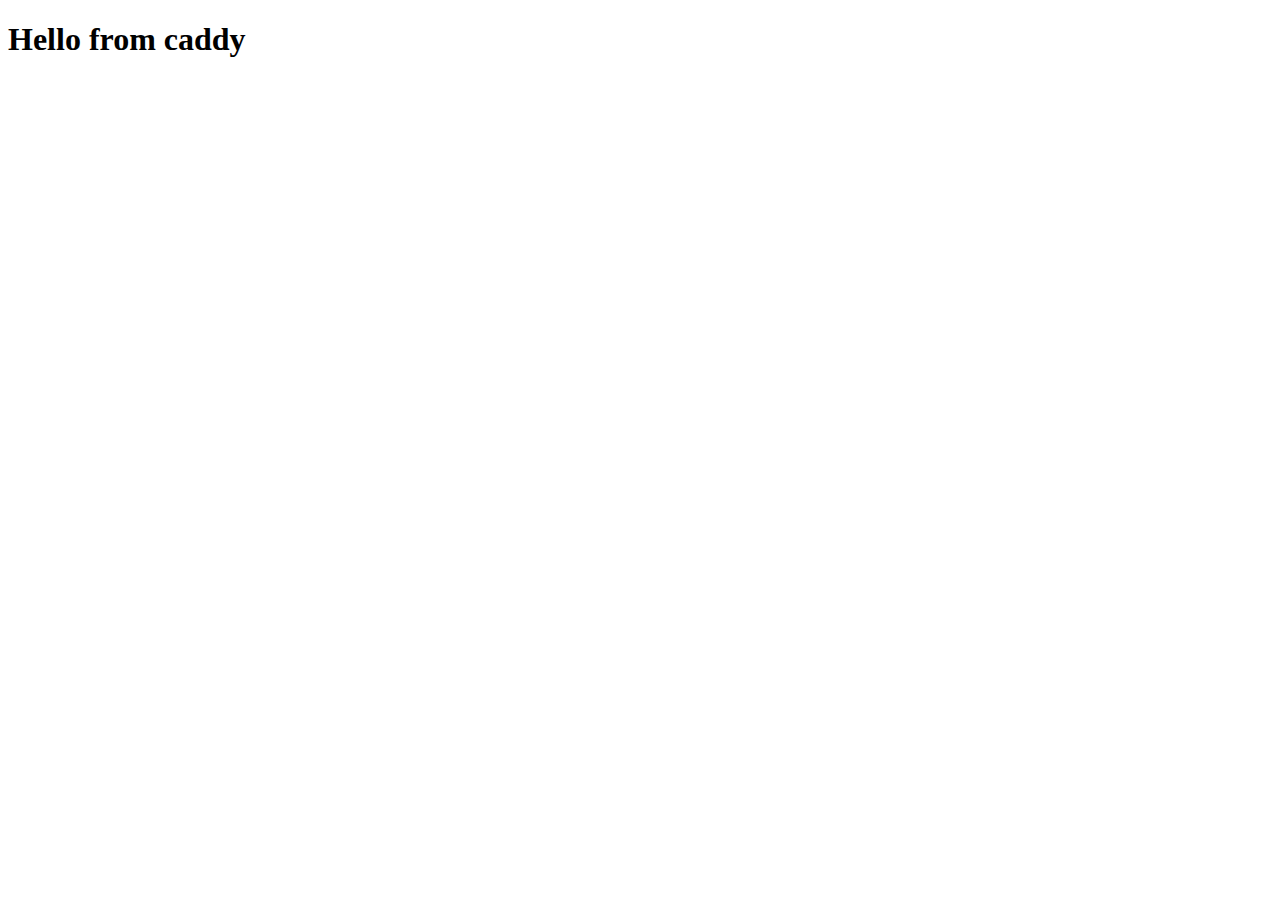
==== index.html @ 37501785 "first commit" ====
<!DOCTYPE html>
<html lang="en">

<head>
    <meta charset="UTF-8">
    <meta name="viewport"
        content="width=device-width, initial-scale=1.0">
    <title>Document</title>
</head>

<body>
    <h1>
        Hello from caddy
    </h1>
</body>

</html>
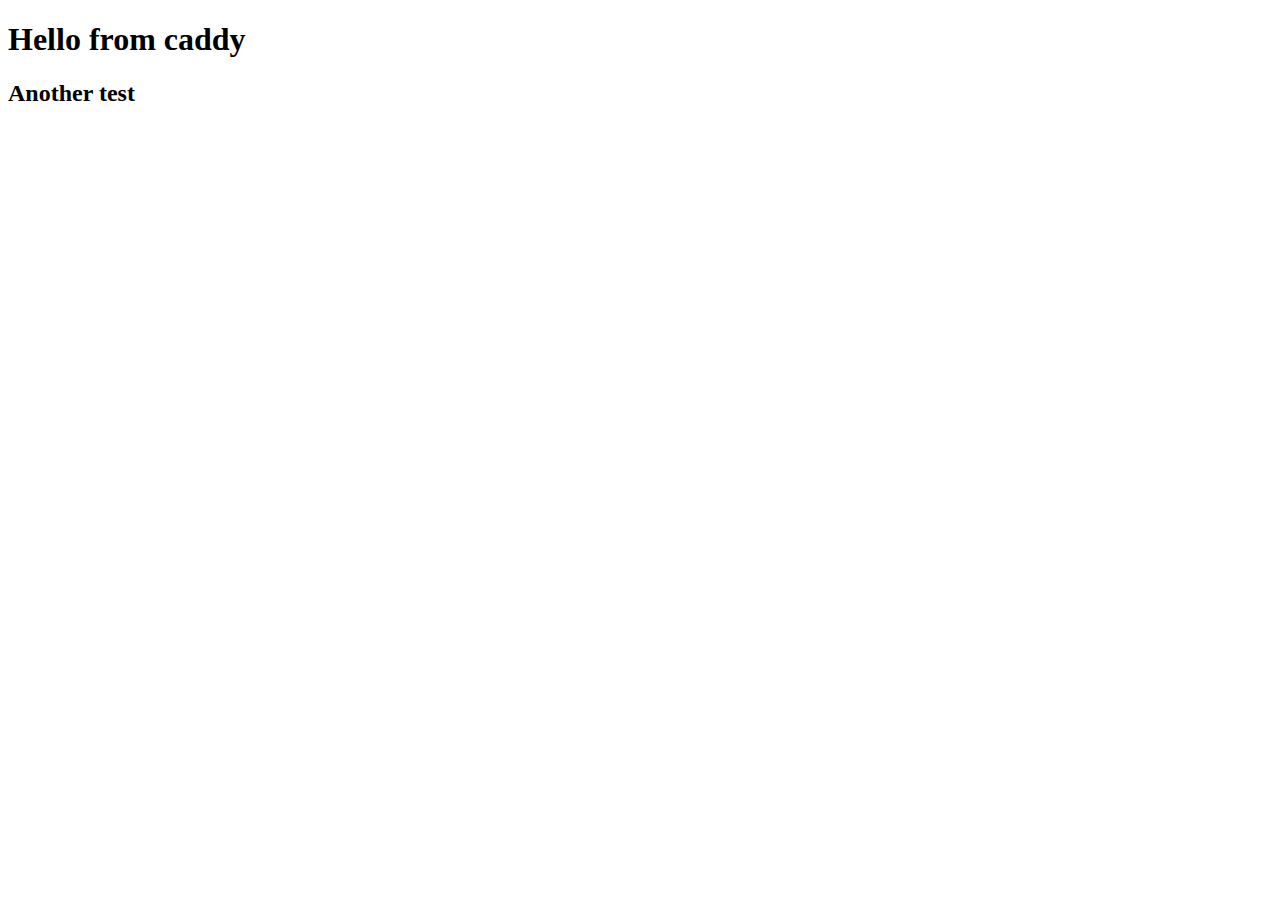
==== commit 3b1659a5: "update please" ====
--- a/index.html
+++ b/index.html
@@ -12,6 +12,7 @@
     <h1>
         Hello from caddy
     </h1>
+    <h2>Another test</h2>
 </body>
 
 </html>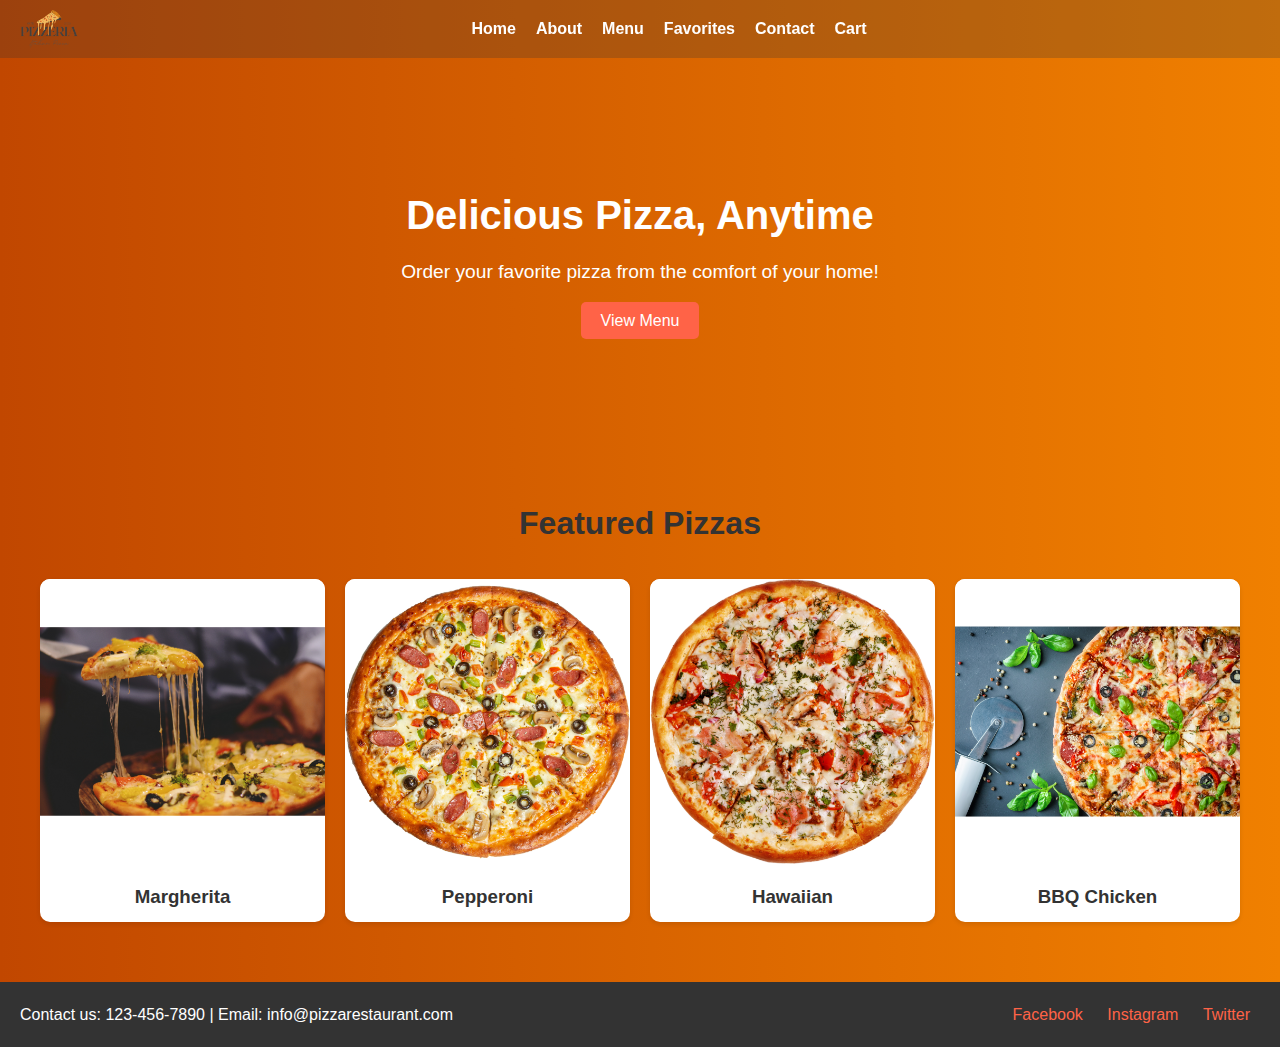
==== commit 505ab41c: "big update for images logo header modal" ====
--- a/index.html
+++ b/index.html
@@ -5,14 +5,142 @@
     <meta charset="UTF-8">
     <meta name="viewport"
         content="width=device-width, initial-scale=1.0">
-    <title>Document</title>
+    <title>Pizza Restaurant | Home</title>
+    <script src="https://kit.fontawesome.com/27af14f8be.js"
+        crossorigin="anonymous"></script>
+    <link rel="stylesheet" href="./styles/style.css">
+    <link rel="stylesheet" href="./styles/responsive.css">
 </head>
 
 <body>
-    <h1>
-        Hello from caddy
-    </h1>
-    <h2>Another test</h2>
+    <div class="main-container">
+        <!-- Header -->
+        <header>
+            <nav class="navbar">
+                <div class="logo-container">
+                    <div class="img-parent">
+                        <img src="./images/logos/logo1.png"
+                            alt="Logo" class="logo-img" />
+                    </div>
+                </div>
+                <ul class="nav-links">
+                    <li><a href="index.html">Home</a></li>
+                    <li><a href="about.html">About</a></li>
+                    <li><a href="pizzas.html">Menu</a></li>
+                    <li><a
+                            href="favorites.html">Favorites</a>
+                    </li>
+                    <li><a href="contact.html">Contact</a>
+                    </li>
+                    <li><a href="cart.html">Cart</a></li>
+                </ul>
+                <div class="hamburger-menu">
+                    <ul class="hamburger-nav-links">
+                        <li><a href="index.html"><i
+                                    class="fa-solid fa-house-chimney fa-lg"></i></a>
+                        </li>
+                        <li><a href="about.html"><i
+                                    class="fa-solid fa-circle-info fa-lg"></i></a>
+                        </li>
+                        <li><a href="pizzas.html"><i
+                                    class="fa-solid fa-pizza-slice fa-lg"></i></a>
+                        </li>
+                        <li><a href="favorites.html"><i
+                                    class="fa-regular fa-heart fa-lg"></i></a>
+                        </li>
+                        <li><a href="contact.html"><i
+                                    class="fa-solid fa-file-contract fa-lg"></i></a>
+                        </li>
+                        <li><a href="cart.html"><i
+                                    class="fa-solid fa-baby-carriage fa-lg"></i></a>
+                        </li>
+                    </ul>
+                </div>
+            </nav>
+        </header>
+        <main class="main-content">
+
+            <!-- Hero Section -->
+            <section class="hero">
+                <div class="hero-content">
+                    <h1>Delicious Pizza, Anytime</h1>
+                    <p>Order your favorite pizza from the
+                        comfort of
+                        your home!</p>
+                    <a href="pizzas.html"
+                        class="btn-primary">View
+                        Menu</a>
+                </div>
+            </section>
+
+            <!-- Pizza Gallery -->
+            <section class="pizza-gallery">
+                <h2>Featured Pizzas</h2>
+                <div class="pizza-grid">
+                    <div class="pizza-item"
+                        onclick="openModal('Margherita', 'pizza1.png', 'Classic cheese and tomato pizza with fresh basil.')">
+                        <img src="../images/pizzas/pizza1.png"
+                            alt="Margherita">
+                        <h3>Margherita</h3>
+                    </div>
+                    <div class="pizza-item"
+                        onclick="openModal('Pepperoni', 'pizza2.png', 'Spicy pepperoni with mozzarella cheese.')">
+                        <img src="../images/pizzas/pizza2.png"
+                            alt="Pepperoni">
+                        <h3>Pepperoni</h3>
+                    </div>
+                    <div class="pizza-item"
+                        onclick="openModal('Hawaiian', 'pizza3.png', 'Ham and pineapple with mozzarella and tomato sauce.')">
+                        <img src="../images/pizzas/pizza3.png"
+                            alt="Hawaiian">
+                        <h3>Hawaiian</h3>
+                    </div>
+                    <div class="pizza-item"
+                        onclick="openModal('BBQ Chicken', 'pizza4.png', 'BBQ sauce, chicken, red onions, and cilantro.')">
+                        <img src="../images/pizzas/pizza4.png"
+                            alt="BBQ Chicken">
+                        <h3>BBQ Chicken</h3>
+                    </div>
+                    <!-- Add more pizza items -->
+                </div>
+            </section>
+
+            <!-- Modal -->
+            <div id="pizzaModal" class="modal">
+                <div class="modal-content">
+                    <span class="close"
+                        onclick="closeModal()">&times;</span>
+                    <h2 id="modalPizzaName">Pizza Name</h2>
+                    <img id="modalPizzaImage" src=""
+                        alt="Pizza Image">
+                    <p id="modalPizzaDescription">Pizza
+                        Description
+                    </p>
+                    <button class="btn-secondary"
+                        onclick="addToCart()">Add to
+                        Cart</button>
+                    <button class="btn-secondary"
+                        onclick="addToFavorites()">Add to
+                        Favorites</button>
+                </div>
+            </div>
+        </main>
+
+        <!-- Footer -->
+        <footer>
+            <div class="footer-content">
+                <p>Contact us: 123-456-7890 | Email:
+                    info@pizzarestaurant.com</p>
+                <div class="social-media">
+                    <a href="#">Facebook</a>
+                    <a href="#">Instagram</a>
+                    <a href="#">Twitter</a>
+                </div>
+            </div>
+        </footer>
+    </div>
+
+    <script src="../javascript/script.js"></script>
 </body>
 
 </html>--- a/styles/style.css
+++ b/styles/style.css
@@ -0,0 +1,300 @@
+/* Basic Reset */
+* {
+  margin: 0;
+  padding: 0;
+  box-sizing: border-box;
+}
+
+html,
+body {
+  font-family: "Arial", sans-serif;
+  line-height: 1.6;
+  background: rgb(193, 71, 0);
+  background: -moz-linear-gradient(
+    90deg,
+    rgba(193, 71, 0, 1) 0%,
+    rgba(240, 128, 0, 1) 100%
+  );
+  background: -webkit-linear-gradient(
+    90deg,
+    rgba(193, 71, 0, 1) 0%,
+    rgba(240, 128, 0, 1) 100%
+  );
+  background: linear-gradient(
+    90deg,
+    rgba(193, 71, 0, 1) 0%,
+    rgba(240, 128, 0, 1) 100%
+  );
+  filter: progid:DXImageTransform.Microsoft.gradient(startColorstr="#c14700",endColorstr="#f08000",GradientType=1);
+  color: #333;
+  height: 100%;
+}
+
+.main-container {
+  height: 100%;
+  display: flex;
+  flex-direction: column;
+  margin-top: 38px;
+  z-index: 0;
+}
+
+.main-content {
+  flex: 1;
+  padding: 20px;
+}
+
+/* Navbar Styles */
+.navbar {
+  /* Flex configuration */
+  display: flex;
+  justify-content: space-between;
+  align-items: center;
+
+  /* Colors */
+  background-color: #33333341;
+  color: #fff;
+
+  /* Sizes */
+  padding: 10px 20px;
+  width: 100%;
+  height: auto;
+
+  /* Location */
+  position: fixed;
+  left: 0;
+  top: 0;
+
+  /* Dominant */
+  z-index: 1;
+  overflow: hidden;
+
+  .logo-container {
+    flex: 0;
+
+    .img-parent {
+      width: 58px;
+      height: 38px;
+      overflow: hidden;
+      .logo-img {
+        width: 100%;
+        height: 100%;
+      }
+    }
+  }
+
+  .nav-links {
+    flex: 1;
+    list-style: none;
+    display: flex;
+    justify-content: center;
+    gap: 20px;
+
+    a {
+      text-decoration: none;
+      color: #fff;
+      font-weight: bold;
+      transition: color 0.3s;
+    }
+
+    a:hover {
+      color: #ff6347;
+    }
+  }
+
+  .hamburger-menu {
+    display: none;
+  }
+}
+
+/* Hero Section */
+.hero {
+  background-image: url("../images/hero/hero-bg.png");
+  background-size: cover;
+  background-position: center;
+  height: 400px;
+  position: relative;
+  color: #ffffff;
+  display: flex;
+  justify-content: center;
+  align-items: center;
+  text-align: center;
+  margin: 0 -20px;
+}
+
+.hero-content h1 {
+  font-size: 2.5em;
+  margin-bottom: 10px;
+}
+
+.hero-content p {
+  font-size: 1.2em;
+  margin-bottom: 20px;
+}
+
+.btn-primary {
+  padding: 10px 20px;
+  background-color: #ff6347;
+  color: #fff;
+  text-decoration: none;
+  border-radius: 5px;
+  transition: background-color 0.3s;
+}
+
+.btn-primary:hover {
+  background-color: #e55347;
+}
+
+/* Pizza Gallery */
+.pizza-gallery {
+  padding: 40px 20px;
+  text-align: center;
+}
+
+.pizza-gallery h2 {
+  margin-bottom: 30px;
+  font-size: 2em;
+}
+
+.pizza-grid {
+  display: grid;
+  grid-template-columns: repeat(auto-fit, minmax(250px, 1fr));
+  gap: 20px;
+}
+
+.pizza-item {
+  background-color: #fff;
+  border-radius: 10px;
+  box-shadow: 0 2px 5px rgba(0, 0, 0, 0.1);
+  overflow: hidden;
+  cursor: pointer;
+}
+
+.pizza-item img {
+  width: 100%;
+  height: auto;
+  transition: transform 0.3s;
+}
+
+.pizza-item h3 {
+  padding: 10px;
+}
+
+.pizza-item img:hover {
+  transform: scale(1.05);
+}
+
+/* Modal */
+.modal {
+  /* Apereance */
+  display: none;
+  z-index: 10;
+
+  /* Position */
+  position: fixed;
+  top: 0;
+  left: 0;
+  width: 100%;
+  height: 100%;
+
+  /* Colors */
+  background-color: rgba(0, 0, 0, 0.5);
+  color: white;
+
+  border-radius: 15px;
+  overflow: hidden;
+
+  .modal-container {
+    background-color: #0000009f;
+    height: 90%;
+    width: 50%;
+    margin: auto;
+    padding: 20px;
+    display: flex;
+    flex-direction: column;
+    justify-content: space-between;
+
+    .flex-1 {
+      flex: 0;
+      display: flex;
+      flex-direction: row-reverse;
+      justify-content: space-between;
+      align-items: center;
+      .close {
+        flex: 0;
+        font-size: 40px;
+        cursor: pointer;
+      }
+      h2 {
+        flex: 1;
+        display: flex;
+        justify-content: center;
+      }
+    }
+    .flex-2 {
+      flex: 1;
+      overflow: hidden;
+      border-radius: 15px;
+      display: flex;
+      flex-direction: column;
+      justify-content: center;
+      align-items: center;
+
+      .img-parent {
+        height: auto;
+        width: 100%;
+        img {
+          border-radius: 15px;
+          width: 100%;
+          height: auto;
+        }
+      }
+    }
+    .flex-3 {
+      flex: 0;
+      display: flex;
+      flex-direction: column;
+      justify-content: space-between;
+      align-items: center;
+      button {
+        width: 200px;
+        padding: 5px 10px;
+        border-radius: 10px;
+        background-color: #ffffffd8;
+        color: #333;
+        font-weight: bold;
+        border: none;
+        margin: 2px;
+
+        transition: all 0.4s ease-in-out;
+      }
+      button:hover {
+        cursor: pointer;
+        background-color: #ff6347;
+        color: #fff;
+      }
+    }
+  }
+}
+
+/* Footer */
+footer {
+  background-color: #333;
+  color: #fff;
+  text-align: center;
+  padding: 20px;
+  .footer-content {
+    display: flex;
+    justify-content: space-between;
+    align-items: center;
+    flex-wrap: wrap;
+  }
+  .social-media a {
+    margin: 0 10px;
+    color: #ff6347;
+    text-decoration: none;
+    transition: color 0.3s;
+  }
+  a:hover {
+    color: #fff;
+  }
+}
--- a/styles/responsive.css
+++ b/styles/responsive.css
@@ -0,0 +1,137 @@
+/* Media Queries */
+@media only screen and (max-width: 1100px) {
+  .modal {
+    .modal-container {
+      width: 60%;
+      height: 85%;
+    }
+  }
+  /* padding: 20px;
+      height: 100%;
+      .flex-1 {
+        .close {
+          font-size: 40px;
+        }
+        h2 {
+        }
+      }
+      .flex-3 {
+        button {
+          width: 200px;
+          padding: 5px 10px;
+        }
+      }
+    } */
+  /* } */
+}
+@media only screen and (max-width: 900px) {
+  .modal {
+    .modal-container {
+      width: 70%;
+      height: 80%;
+    }
+  }
+}
+@media only screen and (max-width: 650px) {
+  .modal {
+    .modal-container {
+      width: 75%;
+      height: 85%;
+    }
+  }
+}
+@media (max-width: 570px) {
+  .main-container {
+    margin-top: 0px;
+  }
+  .hero {
+    margin-top: -20px;
+  }
+  .navbar .nav-links,
+  .navbar .logo-container {
+    display: none;
+  }
+
+  .navbar {
+    width: auto;
+    border-bottom-right-radius: 10px;
+
+    .hamburger-menu {
+      display: block;
+
+      .hamburger-nav-links {
+        height: 250px;
+        display: flex;
+        flex-direction: column;
+        justify-content: space-between;
+        align-items: center;
+        list-style: none;
+
+        li {
+          a {
+            color: white;
+            cursor: pointer;
+          }
+          a:hover {
+            color: #ff6347;
+          }
+        }
+      }
+    }
+  }
+
+  .hero {
+    height: 300px;
+    padding: 20px;
+  }
+
+  .hero-content h1 {
+    font-size: 1.8em;
+  }
+
+  .hero-content p {
+    font-size: 1em;
+  }
+
+  .modal {
+    .modal-container {
+      width: 85%;
+      height: 80%;
+    }
+  }
+
+  footer .footer-content {
+    flex-direction: column;
+    text-align: center;
+  }
+}
+
+@media (max-width: 480px) {
+  .hero-content h1 {
+    font-size: 1.5em;
+  }
+
+  .hero-content p {
+    font-size: 0.9em;
+  }
+
+  .pizza-item h3 {
+    font-size: 1em;
+  }
+
+  .modal {
+    .modal-container {
+      width: 90%;
+      height: 70%;
+    }
+  }
+}
+
+@media (max-width: 400px) {
+  .modal {
+    .modal-container {
+      width: 95%;
+      height: 60%;
+    }
+  }
+}
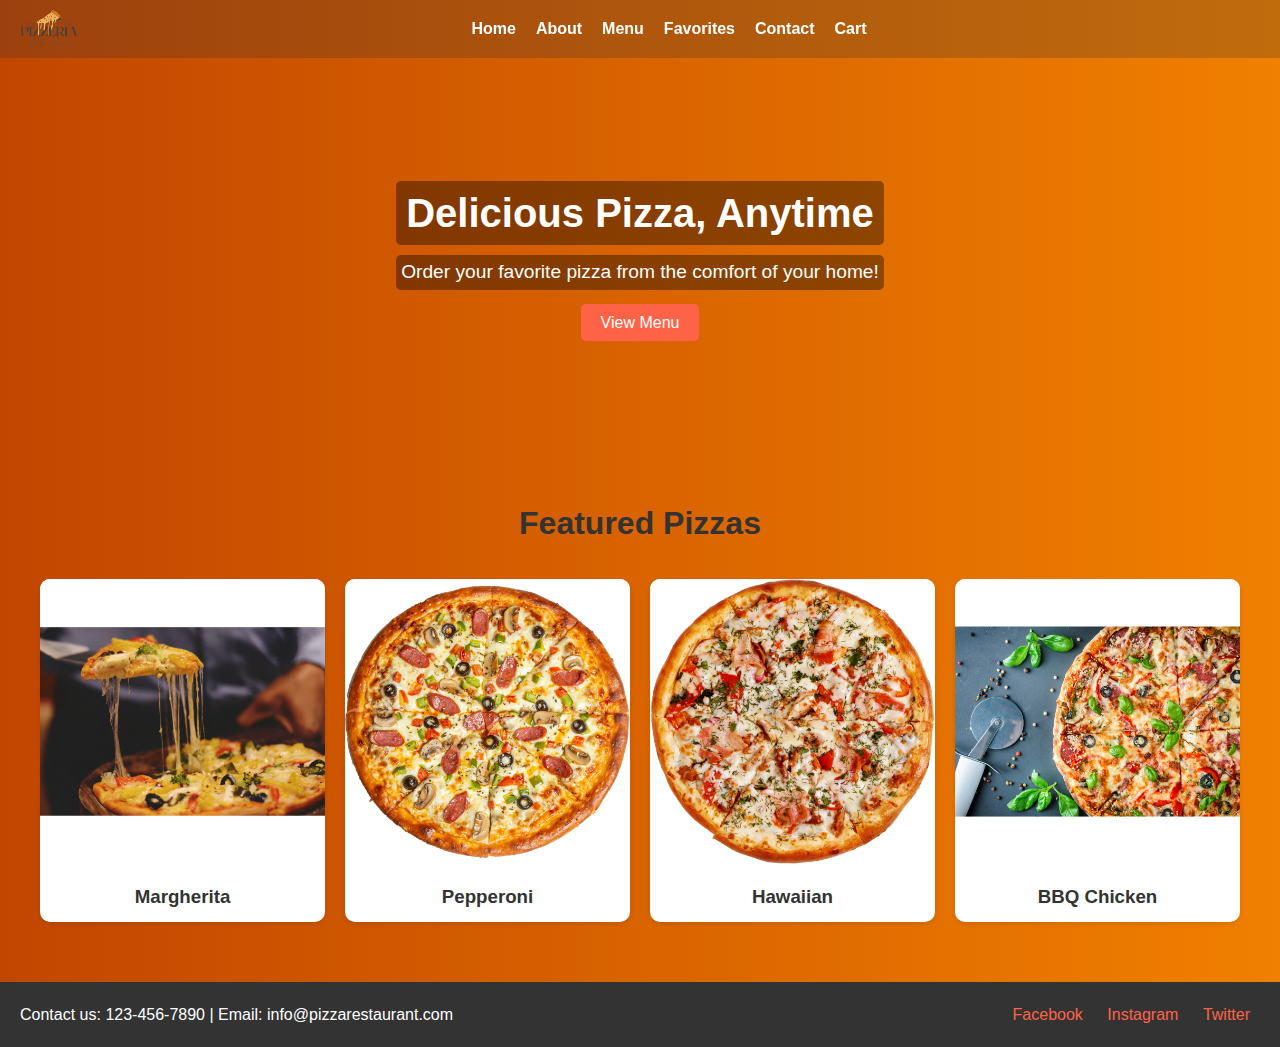
==== commit 6ef5bfcb: "update ui js" ====
--- a/index.html
+++ b/index.html
@@ -25,33 +25,40 @@
                 </div>
                 <ul class="nav-links">
                     <li><a href="index.html">Home</a></li>
-                    <li><a href="about.html">About</a></li>
-                    <li><a href="pizzas.html">Menu</a></li>
                     <li><a
-                            href="favorites.html">Favorites</a>
+                            href="./pages/about.html">About</a>
                     </li>
-                    <li><a href="contact.html">Contact</a>
+                    <li><a
+                            href="./pages/pizzas.html">Menu</a>
                     </li>
-                    <li><a href="cart.html">Cart</a></li>
+                    <li><a
+                            href="./pages/favorites.html">Favorites</a>
+                    </li>
+                    <li><a
+                            href="./pages/contact.html">Contact</a>
+                    </li>
+                    <li><a href="./pages/cart.html">Cart</a>
+                    </li>
                 </ul>
                 <div class="hamburger-menu">
                     <ul class="hamburger-nav-links">
                         <li><a href="index.html"><i
                                     class="fa-solid fa-house-chimney fa-lg"></i></a>
                         </li>
-                        <li><a href="about.html"><i
+                        <li><a href="./pages/about.html"><i
                                     class="fa-solid fa-circle-info fa-lg"></i></a>
                         </li>
-                        <li><a href="pizzas.html"><i
+                        <li><a href="./pages/pizzas.html"><i
                                     class="fa-solid fa-pizza-slice fa-lg"></i></a>
                         </li>
-                        <li><a href="favorites.html"><i
+                        <li><a
+                                href="./pages/favorites.html"><i
                                     class="fa-regular fa-heart fa-lg"></i></a>
                         </li>
-                        <li><a href="contact.html"><i
+                        <li><a href="./pages/contact.html"><i
                                     class="fa-solid fa-file-contract fa-lg"></i></a>
                         </li>
-                        <li><a href="cart.html"><i
+                        <li><a href="./pages/cart.html"><i
                                     class="fa-solid fa-baby-carriage fa-lg"></i></a>
                         </li>
                     </ul>
@@ -67,7 +74,7 @@
                     <p>Order your favorite pizza from the
                         comfort of
                         your home!</p>
-                    <a href="pizzas.html"
+                    <a href="./pages/pizzas.html"
                         class="btn-primary">View
                         Menu</a>
                 </div>
@@ -107,21 +114,31 @@
 
             <!-- Modal -->
             <div id="pizzaModal" class="modal">
-                <div class="modal-content">
-                    <span class="close"
-                        onclick="closeModal()">&times;</span>
-                    <h2 id="modalPizzaName">Pizza Name</h2>
-                    <img id="modalPizzaImage" src=""
-                        alt="Pizza Image">
-                    <p id="modalPizzaDescription">Pizza
-                        Description
-                    </p>
-                    <button class="btn-secondary"
-                        onclick="addToCart()">Add to
-                        Cart</button>
-                    <button class="btn-secondary"
-                        onclick="addToFavorites()">Add to
-                        Favorites</button>
+                <div class="modal-container">
+                    <div class="flex-1">
+                        <span class="close"
+                            onclick="closeModal()">&times;</span>
+                        <h2 id="modalPizzaName">Pizza Name
+                        </h2>
+                    </div>
+                    <div class="flex-2">
+                        <div class="img-parent">
+                            <img id="modalPizzaImage" src=""
+                                alt="Pizza Image">
+                        </div>
+                    </div>
+                    <div class="flex-3">
+                        <p id="modalPizzaDescription">Pizza
+                            Description
+                        </p>
+                        <button class="btn-secondary"
+                            onclick="addToCart()">Add to
+                            Cart</button>
+                        <button class="btn-secondary"
+                            onclick="addToFavorites()">Add
+                            to
+                            Favorites</button>
+                    </div>
                 </div>
             </div>
         </main>
--- a/styles/style.css
+++ b/styles/style.css
@@ -43,6 +43,41 @@
   padding: 20px;
 }
 
+.alert {
+  /* display */
+  display: none;
+
+  /* Positioning */
+  position: fixed;
+  top: -50px; /* Initially off-screen above */
+  left: 50%;
+  transform: translateX(-50%);
+  z-index: 15;
+
+  /* Sizes */
+  width: 350px;
+  height: auto;
+  padding: 5px 10px;
+  border-radius: 10px;
+
+  /* Text */
+  background-color: rgb(245, 243, 243);
+  color: #3a0404;
+  text-align: center;
+  font-size: 16px;
+
+  /* Transition for sliding effect */
+  transition: top 0.5s ease-in-out;
+}
+
+.alert-out {
+  top: -50px; /* Slide out of view */
+}
+
+.alert-in {
+  top: 20px; /* Slide into view */
+}
+
 /* Navbar Styles */
 .navbar {
   /* Flex configuration */
@@ -121,27 +156,33 @@
   margin: 0 -20px;
 }
 
-.hero-content h1 {
-  font-size: 2.5em;
-  margin-bottom: 10px;
-}
-
-.hero-content p {
-  font-size: 1.2em;
-  margin-bottom: 20px;
-}
-
-.btn-primary {
-  padding: 10px 20px;
-  background-color: #ff6347;
-  color: #fff;
-  text-decoration: none;
-  border-radius: 5px;
-  transition: background-color 0.3s;
-}
-
-.btn-primary:hover {
-  background-color: #e55347;
+.hero-content {
+  h1,
+  p {
+    background-color: #0000005f;
+    border-radius: 5px;
+  }
+  h1 {
+    font-size: 2.5em;
+    margin-bottom: 10px;
+  }
+  p {
+    padding: 2px 5px;
+    font-size: 1.2em;
+    margin-bottom: 20px;
+  }
+  .btn-primary {
+    padding: 10px 20px;
+    background-color: #ff6347;
+    color: #fff;
+    text-decoration: none;
+    border-radius: 5px;
+    transition: background-color 0.3s;
+  }
+
+  .btn-primary:hover {
+    background-color: #e55347;
+  }
 }
 
 /* Pizza Gallery */
@@ -205,8 +246,8 @@
 
   .modal-container {
     background-color: #0000009f;
-    height: 90%;
-    width: 50%;
+    height: 80%;
+    width: 30%;
     margin: auto;
     padding: 20px;
     display: flex;
@@ -240,8 +281,8 @@
       align-items: center;
 
       .img-parent {
+        width: 100%;
         height: auto;
-        width: 100%;
         img {
           border-radius: 15px;
           width: 100%;
--- a/styles/responsive.css
+++ b/styles/responsive.css
@@ -1,4 +1,20 @@
 /* Media Queries */
+@media only screen and (max-width: 1600px) {
+  .modal {
+    .modal-container {
+      width: 40%;
+      height: 83%;
+    }
+  }
+}
+@media only screen and (max-width: 1350px) {
+  .modal {
+    .modal-container {
+      width: 40%;
+      height: 75%;
+    }
+  }
+}
 @media only screen and (max-width: 1100px) {
   .modal {
     .modal-container {
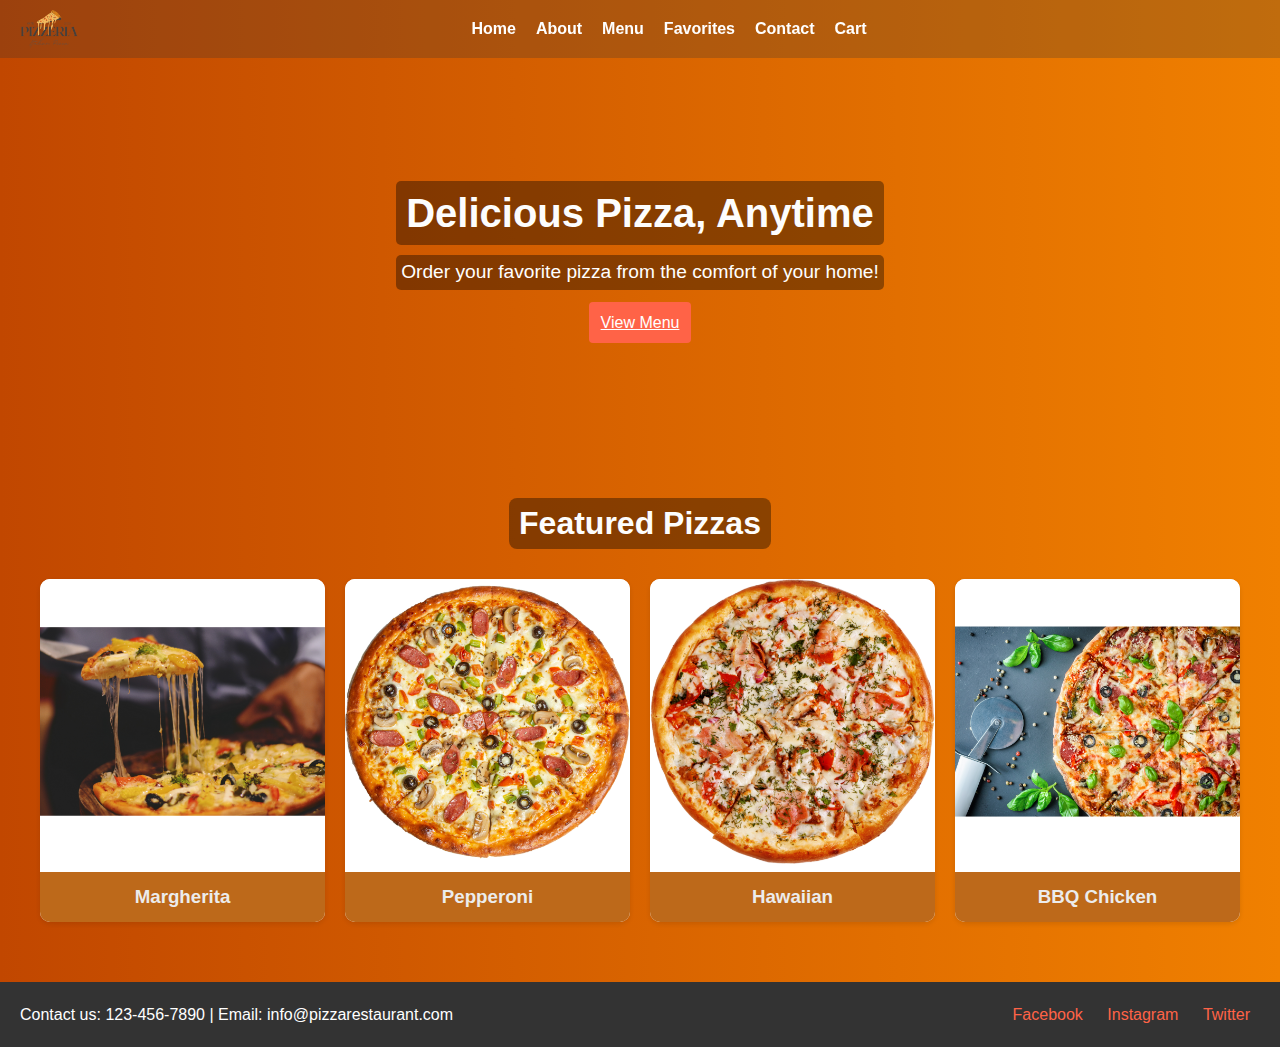
==== commit a0981097: "update favorites and cart" ====
--- a/index.html
+++ b/index.html
@@ -14,6 +14,9 @@
 
 <body>
     <div class="main-container">
+        <div id="alert" class="alert">
+            <p>message</p>
+        </div>
         <!-- Header -->
         <header>
             <nav class="navbar">
--- a/styles/style.css
+++ b/styles/style.css
@@ -26,7 +26,7 @@
     rgba(240, 128, 0, 1) 100%
   );
   filter: progid:DXImageTransform.Microsoft.gradient(startColorstr="#c14700",endColorstr="#f08000",GradientType=1);
-  color: #333;
+  color: #ececec;
   height: 100%;
 }
 
@@ -41,6 +41,16 @@
 .main-content {
   flex: 1;
   padding: 20px;
+}
+
+h1,
+h2 {
+  display: inline-block;
+  background-color: #0000005f;
+  color: #fdfdfd;
+  padding: 0px 10px;
+  border-radius: 8px;
+  margin-bottom: 10px;
 }
 
 .alert {
@@ -171,18 +181,22 @@
     font-size: 1.2em;
     margin-bottom: 20px;
   }
-  .btn-primary {
-    padding: 10px 20px;
-    background-color: #ff6347;
-    color: #fff;
-    text-decoration: none;
-    border-radius: 5px;
-    transition: background-color 0.3s;
-  }
-
-  .btn-primary:hover {
-    background-color: #e55347;
-  }
+}
+
+/* buttons */
+.btn-primary {
+  padding: 12px;
+  font-size: 1em;
+  color: #fff;
+  background-color: #ff6347;
+  border: none;
+  border-radius: 4px;
+  cursor: pointer;
+  transition: background-color 0.3s ease;
+}
+
+.btn-primary:hover {
+  background-color: #e55347;
 }
 
 /* Pizza Gallery */
@@ -218,10 +232,209 @@
 
 .pizza-item h3 {
   padding: 10px;
+  background-color: #bd691a;
 }
 
 .pizza-item img:hover {
   transform: scale(1.05);
+}
+
+/* About Section Styling */
+.about {
+  max-width: 800px;
+  margin: 50px auto;
+  padding: 40px;
+  background-color: #fdfdfd;
+  border-radius: 8px;
+  box-shadow: 0 4px 12px rgba(0, 0, 0, 0.1);
+  text-align: center;
+}
+
+.about h1 {
+  background-color: transparent;
+  font-size: 2.5em;
+  color: #333;
+  margin-bottom: 20px;
+  font-family: "Montserrat", sans-serif;
+}
+
+.about p {
+  font-size: 1.2em;
+  line-height: 1.6;
+  color: #555;
+  margin-bottom: 20px;
+  font-family: "Open Sans", sans-serif;
+}
+
+.about p:last-child {
+  margin-bottom: 0;
+}
+
+/* Add subtle hover effect */
+.about:hover {
+  box-shadow: 0 6px 16px rgba(0, 0, 0, 0.15);
+}
+
+/* Contact Section Styling */
+/* General */
+.contact {
+  max-width: 600px;
+  margin: 0 auto;
+  margin-top: 30px;
+  padding: 20px;
+  background-color: #f7f7f7;
+  border-radius: 8px;
+  box-shadow: 0 4px 8px rgba(0, 0, 0, 0.1);
+}
+
+.contact h1 {
+  text-align: center;
+  font-size: 2em;
+  margin-bottom: 20px;
+  color: #333;
+  background-color: transparent;
+}
+
+/* Form Styling */
+form {
+  display: flex;
+  flex-direction: column;
+  gap: 15px;
+}
+
+.form-group {
+  display: flex;
+  flex-direction: column;
+  gap: 8px;
+}
+
+label {
+  font-weight: bold;
+  color: #333;
+}
+
+input[type="text"],
+input[type="email"],
+input[type="tel"],
+textarea {
+  padding: 12px;
+  border: 1px solid #ccc;
+  border-radius: 4px;
+  font-size: 1em;
+  transition: border-color 0.3s ease;
+}
+
+input[type="text"]:focus,
+input[type="email"]:focus,
+input[type="tel"]:focus,
+textarea:focus {
+  border-color: #007bff;
+  outline: none;
+}
+
+/* Favorites Section Styling */
+.favorites {
+  margin-top: 30px;
+  border-radius: 10px;
+  padding: 40px 20px;
+  background-color: #f8f8f879;
+  text-align: center;
+}
+
+.favorites h1 {
+  font-size: 2.5em;
+  color: #2c3e50;
+  background-color: transparent;
+  margin-bottom: 20px;
+}
+
+.favorites-grid {
+  display: grid;
+  grid-template-columns: repeat(auto-fit, minmax(200px, 1fr));
+  gap: 20px;
+  justify-items: center;
+}
+
+.favorite-item {
+  background-color: rgba(255, 255, 255, 0.712);
+  padding: 20px;
+  border-radius: 10px;
+  box-shadow: 0 4px 10px rgba(0, 0, 0, 0.1);
+  text-align: center;
+  transition: transform 0.3s ease;
+  display: flex;
+  flex-direction: column;
+  justify-content: space-evenly;
+  align-items: center;
+}
+
+.favorite-item:hover {
+  transform: translateY(-5px);
+}
+
+.favorite-item img {
+  width: 100px;
+  height: 100px;
+  object-fit: cover;
+  border-radius: 50%;
+  margin-bottom: 15px;
+}
+
+.favorite-item h3 {
+  display: inline-block;
+  font-size: 1.2em;
+  background-color: #bd691a;
+  margin-bottom: 10px;
+}
+
+.favorite-item p {
+  font-size: 1em;
+  color: #7f8c8d;
+}
+
+/* Cart Section Styling */
+.cart {
+  max-width: 800px;
+  margin: 50px auto;
+  padding: 40px;
+  background-color: #fdfdfd;
+  border-radius: 8px;
+  box-shadow: 0 4px 12px rgba(0, 0, 0, 0.1);
+  text-align: center;
+}
+
+.cart h1 {
+  font-size: 2.5em;
+  color: #333;
+  background-color: transparent;
+  margin-bottom: 30px;
+  font-family: "Montserrat", sans-serif;
+}
+
+.cart-items {
+  background-color: #f9f9f9;
+  border-radius: 6px;
+  padding: 20px;
+  margin-bottom: 20px;
+  box-shadow: inset 0 1px 5px rgba(0, 0, 0, 0.05);
+}
+
+.cart-items ul {
+  list-style: none;
+  padding: 0;
+  margin: 0;
+}
+
+.cart-items li {
+  font-size: 1.2em;
+  color: #555;
+  padding: 10px 0;
+  border-bottom: 1px solid #eee;
+  font-family: "Open Sans", sans-serif;
+}
+
+.cart-items li:last-child {
+  border-bottom: none;
 }
 
 /* Modal */
--- a/styles/responsive.css
+++ b/styles/responsive.css
@@ -1,5 +1,5 @@
 /* Media Queries */
-@media only screen and (max-width: 1600px) {
+@media (max-width: 1600px) {
   .modal {
     .modal-container {
       width: 40%;
@@ -7,7 +7,7 @@
     }
   }
 }
-@media only screen and (max-width: 1350px) {
+@media (max-width: 1350px) {
   .modal {
     .modal-container {
       width: 40%;
@@ -15,7 +15,7 @@
     }
   }
 }
-@media only screen and (max-width: 1100px) {
+@media (max-width: 1100px) {
   .modal {
     .modal-container {
       width: 60%;
@@ -40,7 +40,7 @@
     } */
   /* } */
 }
-@media only screen and (max-width: 900px) {
+@media (max-width: 900px) {
   .modal {
     .modal-container {
       width: 70%;
@@ -48,7 +48,53 @@
     }
   }
 }
-@media only screen and (max-width: 650px) {
+/* Responsive Design */
+@media (max-width: 768px) {
+  .about {
+    padding: 20px;
+  }
+
+  .about h1 {
+    font-size: 2em;
+  }
+
+  .about p {
+    font-size: 1.1em;
+  }
+
+  .contact {
+    padding: 15px;
+  }
+
+  input[type="text"],
+  input[type="email"],
+  input[type="tel"],
+  textarea {
+    font-size: 0.9rem;
+  }
+
+  .cart {
+    padding: 20px;
+  }
+
+  .cart h1 {
+    font-size: 2em;
+  }
+
+  .cart-items {
+    padding: 15px;
+  }
+
+  .cart-items li {
+    font-size: 1.1em;
+  }
+
+  .btn-primary {
+    padding: 12px 24px;
+    font-size: 0.9rem;
+  }
+}
+@media (max-width: 650px) {
   .modal {
     .modal-container {
       width: 75%;
